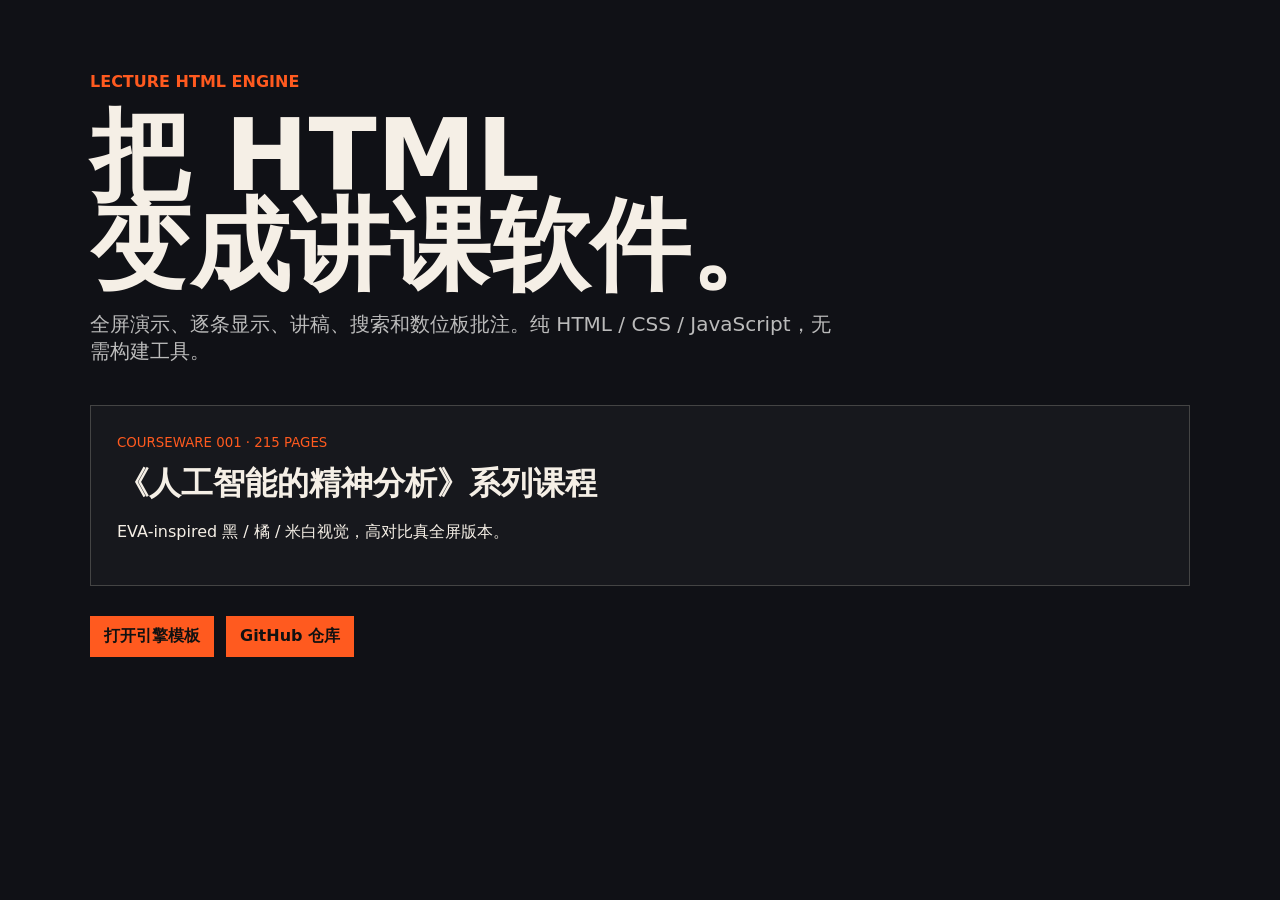
==== index.html @ 03825511 "feat: add GitHub Pages landing page" ====
<!doctype html><html lang="zh-CN"><head><meta charset="utf-8"><meta name="viewport" content="width=device-width,initial-scale=1"><title>Lecture HTML Engine</title><style>body{margin:0;background:#101116;color:#f5efe6;font-family:system-ui,"Microsoft YaHei",sans-serif}main{max-width:1100px;margin:auto;padding:8vh 6vw}b{color:#ff5a1f}h1{font-size:clamp(48px,8vw,100px);line-height:.9;margin:.2em 0}.sub{font-size:20px;color:#bbb;max-width:760px}.card{display:block;margin-top:40px;padding:26px;border:1px solid #444;color:inherit;text-decoration:none;background:#17181d}.card:hover{border-color:#ff5a1f}.card small{color:#ff5a1f}.card h2{font-size:32px;margin:.35em 0}.links{margin-top:30px;display:flex;gap:12px;flex-wrap:wrap}.links a{color:#111;background:#ff5a1f;padding:10px 14px;text-decoration:none;font-weight:700}</style></head><body><main><b>LECTURE HTML ENGINE</b><h1>把 HTML<br>变成讲课软件。</h1><p class="sub">全屏演示、逐条显示、讲稿、搜索和数位板批注。纯 HTML / CSS / JavaScript，无需构建工具。</p><a class="card" href="courseware/人工智能的精神分析/index.html"><small>COURSEWARE 001 · 215 PAGES</small><h2>《人工智能的精神分析》系列课程</h2><p>EVA-inspired 黑 / 橘 / 米白视觉，高对比真全屏版本。</p></a><div class="links"><a href="engine/template.html">打开引擎模板</a><a href="https://github.com/Searchingway/lecture-html-engine">GitHub 仓库</a></div></main></body></html>
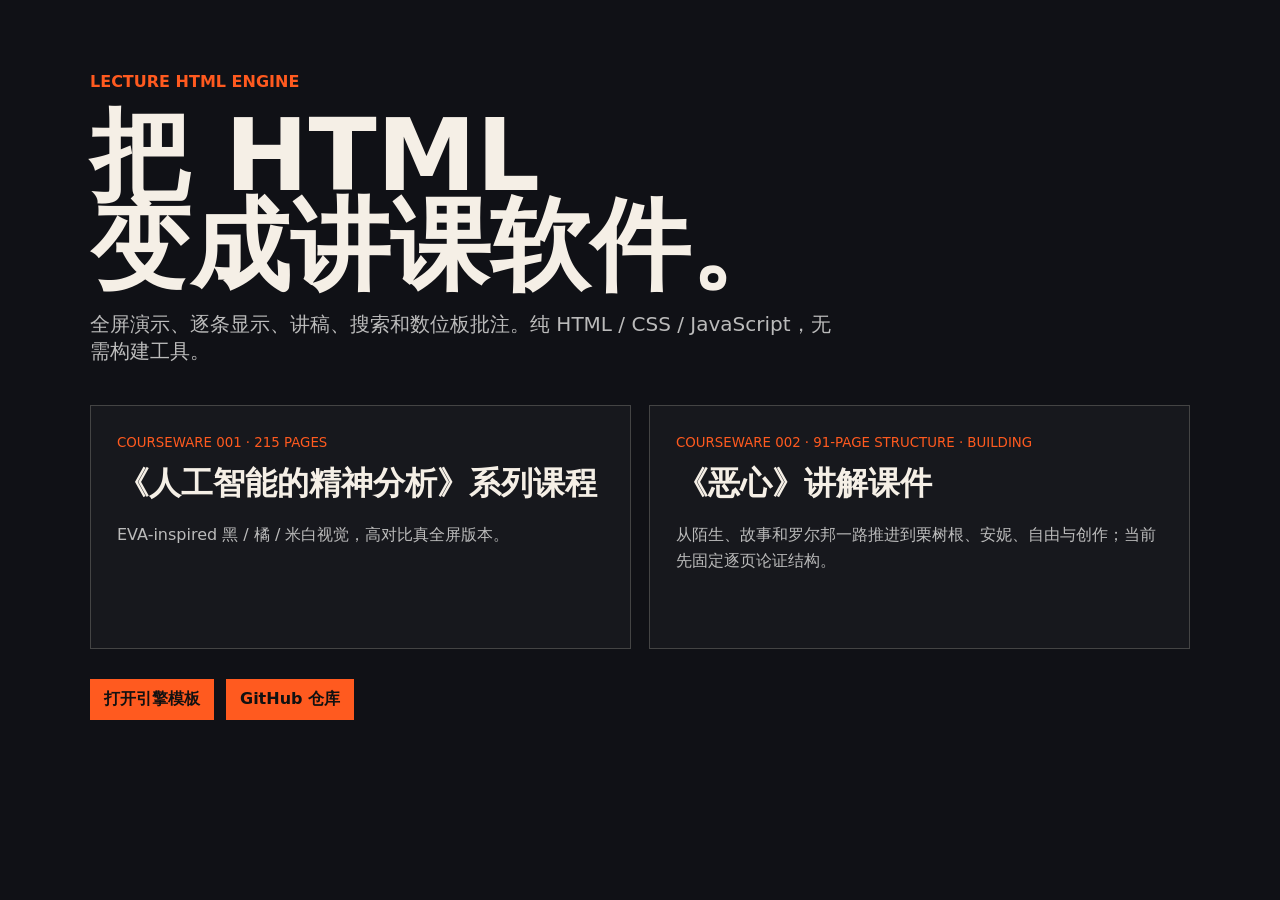
==== commit 56940b94: "feat: list Nausea beside AI psychoanalysis courseware" ====
--- a/index.html
+++ b/index.html
@@ -1 +1 @@
-<!doctype html><html lang="zh-CN"><head><meta charset="utf-8"><meta name="viewport" content="width=device-width,initial-scale=1"><title>Lecture HTML Engine</title><style>body{margin:0;background:#101116;color:#f5efe6;font-family:system-ui,"Microsoft YaHei",sans-serif}main{max-width:1100px;margin:auto;padding:8vh 6vw}b{color:#ff5a1f}h1{font-size:clamp(48px,8vw,100px);line-height:.9;margin:.2em 0}.sub{font-size:20px;color:#bbb;max-width:760px}.card{display:block;margin-top:40px;padding:26px;border:1px solid #444;color:inherit;text-decoration:none;background:#17181d}.card:hover{border-color:#ff5a1f}.card small{color:#ff5a1f}.card h2{font-size:32px;margin:.35em 0}.links{margin-top:30px;display:flex;gap:12px;flex-wrap:wrap}.links a{color:#111;background:#ff5a1f;padding:10px 14px;text-decoration:none;font-weight:700}</style></head><body><main><b>LECTURE HTML ENGINE</b><h1>把 HTML<br>变成讲课软件。</h1><p class="sub">全屏演示、逐条显示、讲稿、搜索和数位板批注。纯 HTML / CSS / JavaScript，无需构建工具。</p><a class="card" href="courseware/人工智能的精神分析/index.html"><small>COURSEWARE 001 · 215 PAGES</small><h2>《人工智能的精神分析》系列课程</h2><p>EVA-inspired 黑 / 橘 / 米白视觉，高对比真全屏版本。</p></a><div class="links"><a href="engine/template.html">打开引擎模板</a><a href="https://github.com/Searchingway/lecture-html-engine">GitHub 仓库</a></div></main></body></html>+<!doctype html><html lang="zh-CN"><head><meta charset="utf-8"><meta name="viewport" content="width=device-width,initial-scale=1"><title>Lecture HTML Engine</title><style>body{margin:0;background:#101116;color:#f5efe6;font-family:system-ui,"Microsoft YaHei",sans-serif}main{max-width:1100px;margin:auto;padding:8vh 6vw}b{color:#ff5a1f}h1{font-size:clamp(48px,8vw,100px);line-height:.9;margin:.2em 0}.sub{font-size:20px;color:#bbb;max-width:760px}.grid{display:grid;grid-template-columns:repeat(2,minmax(0,1fr));gap:18px;margin-top:40px}.card{display:block;padding:26px;border:1px solid #444;color:inherit;text-decoration:none;background:#17181d;min-height:190px}.card:hover{border-color:#ff5a1f}.card small{color:#ff5a1f}.card h2{font-size:32px;margin:.35em 0}.card p{color:#bbb;line-height:1.6}.links{margin-top:30px;display:flex;gap:12px;flex-wrap:wrap}.links a{color:#111;background:#ff5a1f;padding:10px 14px;text-decoration:none;font-weight:700}@media(max-width:760px){.grid{grid-template-columns:1fr}}</style></head><body><main><b>LECTURE HTML ENGINE</b><h1>把 HTML<br>变成讲课软件。</h1><p class="sub">全屏演示、逐条显示、讲稿、搜索和数位板批注。纯 HTML / CSS / JavaScript，无需构建工具。</p><div class="grid"><a class="card" href="courseware/人工智能的精神分析/index.html"><small>COURSEWARE 001 · 215 PAGES</small><h2>《人工智能的精神分析》系列课程</h2><p>EVA-inspired 黑 / 橘 / 米白视觉，高对比真全屏版本。</p></a><a class="card" href="courseware/恶心/index.html"><small>COURSEWARE 002 · 91-PAGE STRUCTURE · BUILDING</small><h2>《恶心》讲解课件</h2><p>从陌生、故事和罗尔邦一路推进到栗树根、安妮、自由与创作；当前先固定逐页论证结构。</p></a></div><div class="links"><a href="engine/template.html">打开引擎模板</a><a href="https://github.com/Searchingway/lecture-html-engine">GitHub 仓库</a></div></main></body></html>
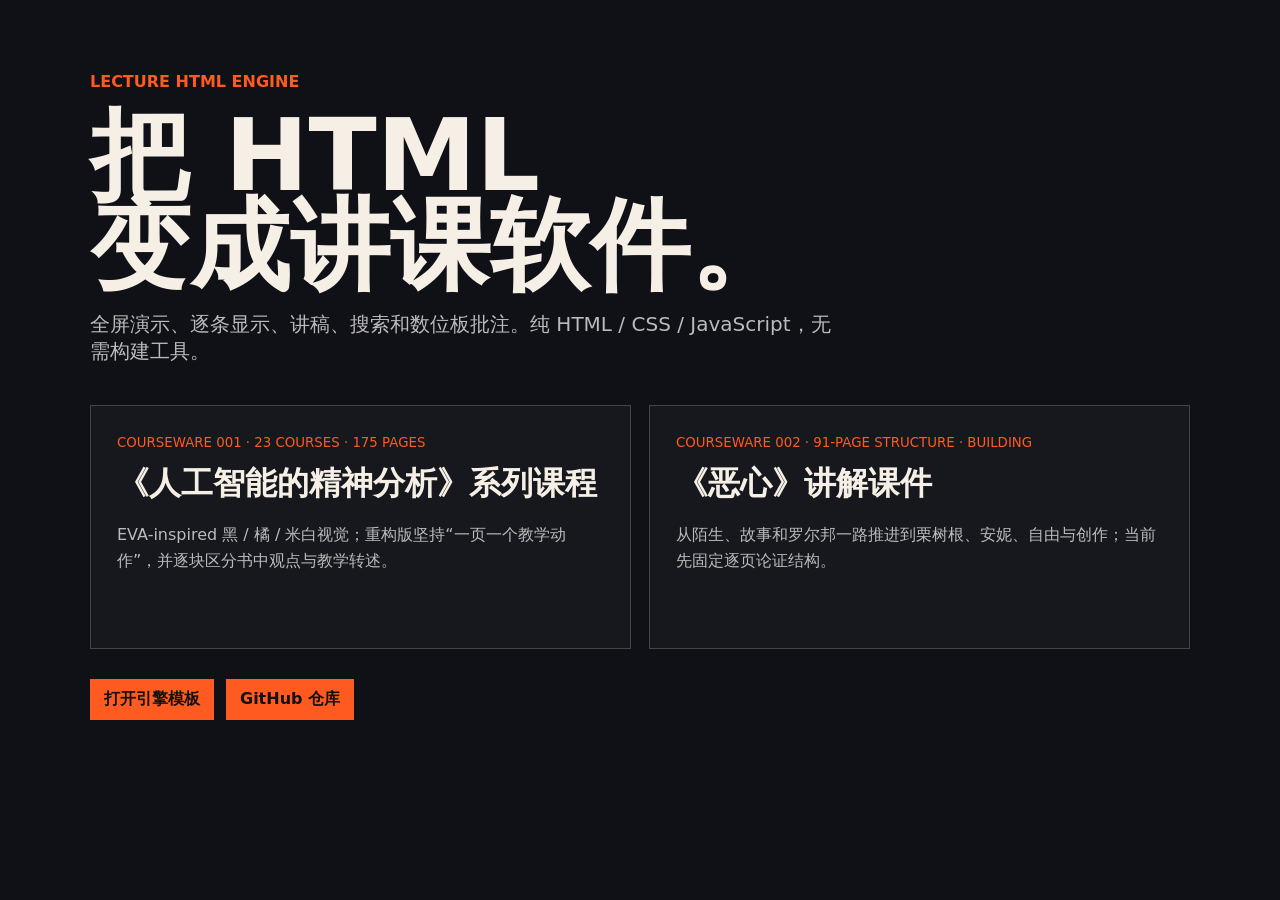
==== commit 663c8e6f: "Update landing page for 175-page course rebuild" ====
--- a/index.html
+++ b/index.html
@@ -1 +1 @@
-<!doctype html><html lang="zh-CN"><head><meta charset="utf-8"><meta name="viewport" content="width=device-width,initial-scale=1"><title>Lecture HTML Engine</title><style>body{margin:0;background:#101116;color:#f5efe6;font-family:system-ui,"Microsoft YaHei",sans-serif}main{max-width:1100px;margin:auto;padding:8vh 6vw}b{color:#ff5a1f}h1{font-size:clamp(48px,8vw,100px);line-height:.9;margin:.2em 0}.sub{font-size:20px;color:#bbb;max-width:760px}.grid{display:grid;grid-template-columns:repeat(2,minmax(0,1fr));gap:18px;margin-top:40px}.card{display:block;padding:26px;border:1px solid #444;color:inherit;text-decoration:none;background:#17181d;min-height:190px}.card:hover{border-color:#ff5a1f}.card small{color:#ff5a1f}.card h2{font-size:32px;margin:.35em 0}.card p{color:#bbb;line-height:1.6}.links{margin-top:30px;display:flex;gap:12px;flex-wrap:wrap}.links a{color:#111;background:#ff5a1f;padding:10px 14px;text-decoration:none;font-weight:700}@media(max-width:760px){.grid{grid-template-columns:1fr}}</style></head><body><main><b>LECTURE HTML ENGINE</b><h1>把 HTML<br>变成讲课软件。</h1><p class="sub">全屏演示、逐条显示、讲稿、搜索和数位板批注。纯 HTML / CSS / JavaScript，无需构建工具。</p><div class="grid"><a class="card" href="courseware/人工智能的精神分析/index.html"><small>COURSEWARE 001 · 215 PAGES</small><h2>《人工智能的精神分析》系列课程</h2><p>EVA-inspired 黑 / 橘 / 米白视觉，高对比真全屏版本。</p></a><a class="card" href="courseware/恶心/index.html"><small>COURSEWARE 002 · 91-PAGE STRUCTURE · BUILDING</small><h2>《恶心》讲解课件</h2><p>从陌生、故事和罗尔邦一路推进到栗树根、安妮、自由与创作；当前先固定逐页论证结构。</p></a></div><div class="links"><a href="engine/template.html">打开引擎模板</a><a href="https://github.com/Searchingway/lecture-html-engine">GitHub 仓库</a></div></main></body></html>+<!doctype html><html lang="zh-CN"><head><meta charset="utf-8"><meta name="viewport" content="width=device-width,initial-scale=1"><title>Lecture HTML Engine</title><style>body{margin:0;background:#101116;color:#f5efe6;font-family:system-ui,"Microsoft YaHei",sans-serif}main{max-width:1100px;margin:auto;padding:8vh 6vw}b{color:#ff5a1f}h1{font-size:clamp(48px,8vw,100px);line-height:.9;margin:.2em 0}.sub{font-size:20px;color:#bbb;max-width:760px}.grid{display:grid;grid-template-columns:repeat(2,minmax(0,1fr));gap:18px;margin-top:40px}.card{display:block;padding:26px;border:1px solid #444;color:inherit;text-decoration:none;background:#17181d;min-height:190px}.card:hover{border-color:#ff5a1f}.card small{color:#ff5a1f}.card h2{font-size:32px;margin:.35em 0}.card p{color:#bbb;line-height:1.6}.links{margin-top:30px;display:flex;gap:12px;flex-wrap:wrap}.links a{color:#111;background:#ff5a1f;padding:10px 14px;text-decoration:none;font-weight:700}@media(max-width:760px){.grid{grid-template-columns:1fr}}</style></head><body><main><b>LECTURE HTML ENGINE</b><h1>把 HTML<br>变成讲课软件。</h1><p class="sub">全屏演示、逐条显示、讲稿、搜索和数位板批注。纯 HTML / CSS / JavaScript，无需构建工具。</p><div class="grid"><a class="card" href="courseware/人工智能的精神分析/index.html"><small>COURSEWARE 001 · 23 COURSES · 175 PAGES</small><h2>《人工智能的精神分析》系列课程</h2><p>EVA-inspired 黑 / 橘 / 米白视觉；重构版坚持“一页一个教学动作”，并逐块区分书中观点与教学转述。</p></a><a class="card" href="courseware/恶心/index.html"><small>COURSEWARE 002 · 91-PAGE STRUCTURE · BUILDING</small><h2>《恶心》讲解课件</h2><p>从陌生、故事和罗尔邦一路推进到栗树根、安妮、自由与创作；当前先固定逐页论证结构。</p></a></div><div class="links"><a href="engine/template.html">打开引擎模板</a><a href="https://github.com/Searchingway/lecture-html-engine">GitHub 仓库</a></div></main></body></html>
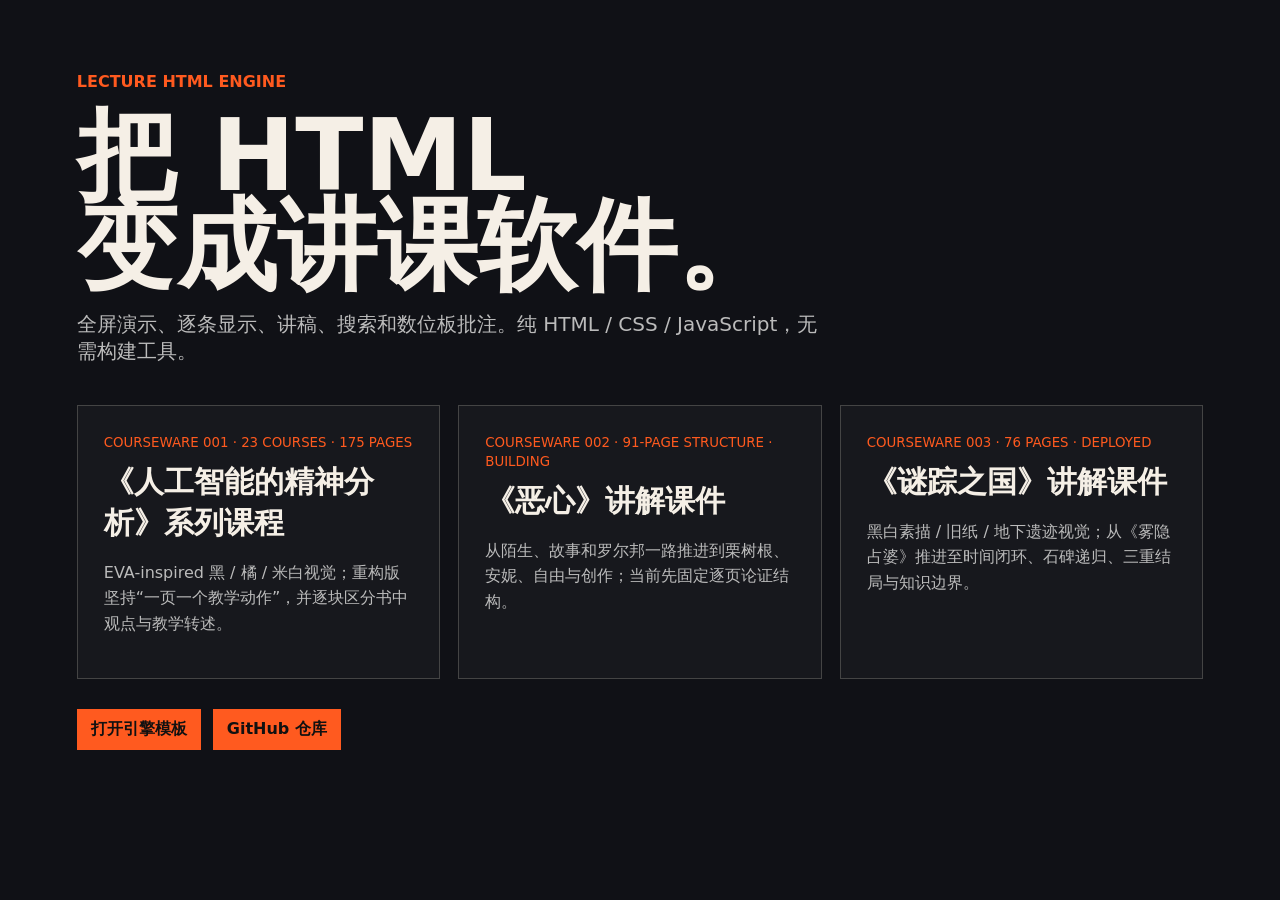
==== commit 73fee5e8: "feat: publish 谜踪之国 on courseware home" ====
--- a/index.html
+++ b/index.html
@@ -1 +1 @@
-<!doctype html><html lang="zh-CN"><head><meta charset="utf-8"><meta name="viewport" content="width=device-width,initial-scale=1"><title>Lecture HTML Engine</title><style>body{margin:0;background:#101116;color:#f5efe6;font-family:system-ui,"Microsoft YaHei",sans-serif}main{max-width:1100px;margin:auto;padding:8vh 6vw}b{color:#ff5a1f}h1{font-size:clamp(48px,8vw,100px);line-height:.9;margin:.2em 0}.sub{font-size:20px;color:#bbb;max-width:760px}.grid{display:grid;grid-template-columns:repeat(2,minmax(0,1fr));gap:18px;margin-top:40px}.card{display:block;padding:26px;border:1px solid #444;color:inherit;text-decoration:none;background:#17181d;min-height:190px}.card:hover{border-color:#ff5a1f}.card small{color:#ff5a1f}.card h2{font-size:32px;margin:.35em 0}.card p{color:#bbb;line-height:1.6}.links{margin-top:30px;display:flex;gap:12px;flex-wrap:wrap}.links a{color:#111;background:#ff5a1f;padding:10px 14px;text-decoration:none;font-weight:700}@media(max-width:760px){.grid{grid-template-columns:1fr}}</style></head><body><main><b>LECTURE HTML ENGINE</b><h1>把 HTML<br>变成讲课软件。</h1><p class="sub">全屏演示、逐条显示、讲稿、搜索和数位板批注。纯 HTML / CSS / JavaScript，无需构建工具。</p><div class="grid"><a class="card" href="courseware/人工智能的精神分析/index.html"><small>COURSEWARE 001 · 23 COURSES · 175 PAGES</small><h2>《人工智能的精神分析》系列课程</h2><p>EVA-inspired 黑 / 橘 / 米白视觉；重构版坚持“一页一个教学动作”，并逐块区分书中观点与教学转述。</p></a><a class="card" href="courseware/恶心/index.html"><small>COURSEWARE 002 · 91-PAGE STRUCTURE · BUILDING</small><h2>《恶心》讲解课件</h2><p>从陌生、故事和罗尔邦一路推进到栗树根、安妮、自由与创作；当前先固定逐页论证结构。</p></a></div><div class="links"><a href="engine/template.html">打开引擎模板</a><a href="https://github.com/Searchingway/lecture-html-engine">GitHub 仓库</a></div></main></body></html>+<!doctype html><html lang="zh-CN"><head><meta charset="utf-8"><meta name="viewport" content="width=device-width,initial-scale=1"><title>Lecture HTML Engine</title><style>body{margin:0;background:#101116;color:#f5efe6;font-family:system-ui,"Microsoft YaHei",sans-serif}main{max-width:1180px;margin:auto;padding:8vh 6vw}b{color:#ff5a1f}h1{font-size:clamp(48px,8vw,100px);line-height:.9;margin:.2em 0}.sub{font-size:20px;color:#bbb;max-width:760px}.grid{display:grid;grid-template-columns:repeat(3,minmax(0,1fr));gap:18px;margin-top:40px}.card{display:block;padding:26px;border:1px solid #444;color:inherit;text-decoration:none;background:#17181d;min-height:210px}.card:hover{border-color:#ff5a1f}.card small{color:#ff5a1f}.card h2{font-size:30px;margin:.35em 0}.card p{color:#bbb;line-height:1.6}.links{margin-top:30px;display:flex;gap:12px;flex-wrap:wrap}.links a{color:#111;background:#ff5a1f;padding:10px 14px;text-decoration:none;font-weight:700}@media(max-width:980px){.grid{grid-template-columns:repeat(2,minmax(0,1fr))}}@media(max-width:760px){.grid{grid-template-columns:1fr}}</style></head><body><main><b>LECTURE HTML ENGINE</b><h1>把 HTML<br>变成讲课软件。</h1><p class="sub">全屏演示、逐条显示、讲稿、搜索和数位板批注。纯 HTML / CSS / JavaScript，无需构建工具。</p><div class="grid"><a class="card" href="courseware/人工智能的精神分析/index.html"><small>COURSEWARE 001 · 23 COURSES · 175 PAGES</small><h2>《人工智能的精神分析》系列课程</h2><p>EVA-inspired 黑 / 橘 / 米白视觉；重构版坚持“一页一个教学动作”，并逐块区分书中观点与教学转述。</p></a><a class="card" href="courseware/恶心/index.html"><small>COURSEWARE 002 · 91-PAGE STRUCTURE · BUILDING</small><h2>《恶心》讲解课件</h2><p>从陌生、故事和罗尔邦一路推进到栗树根、安妮、自由与创作；当前先固定逐页论证结构。</p></a><a class="card" href="courseware/谜踪之国/index.html"><small>COURSEWARE 003 · 76 PAGES · DEPLOYED</small><h2>《谜踪之国》讲解课件</h2><p>黑白素描 / 旧纸 / 地下遗迹视觉；从《雾隐占婆》推进至时间闭环、石碑递归、三重结局与知识边界。</p></a></div><div class="links"><a href="engine/template.html">打开引擎模板</a><a href="https://github.com/Searchingway/lecture-html-engine">GitHub 仓库</a></div></main></body></html>
